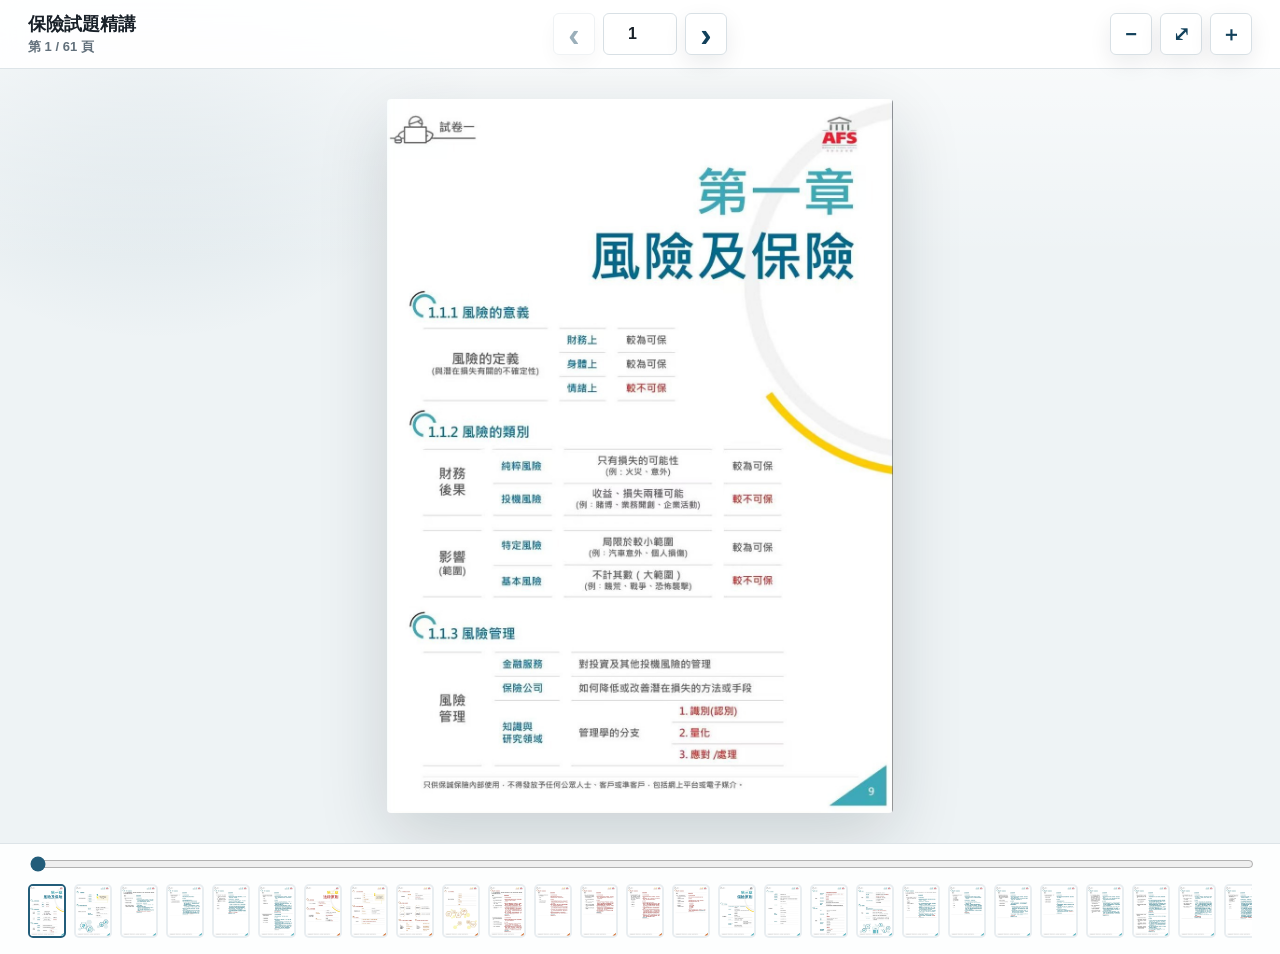
==== ebook.html @ 60d4e390 "Add insurance lecture ebook" ====
<!doctype html>
<html lang="zh-Hant">
  <head>
    <meta charset="utf-8" />
    <meta name="viewport" content="width=device-width, initial-scale=1" />
    <title>保險試題精講電子書</title>
    <link rel="stylesheet" href="ebook.css" />
  </head>
  <body>
    <main class="ebook-app">
      <header class="reader-bar" aria-label="電子書工具列">
        <div class="book-title">
          <span>保險試題精講</span>
          <strong id="pageLabel">第 1 / 61 頁</strong>
        </div>

        <div class="pager-controls">
          <button id="prevPage" class="icon-btn" type="button" title="上一頁" aria-label="上一頁">‹</button>
          <label class="page-jump">
            <input id="pageInput" type="number" min="1" max="61" value="1" aria-label="頁碼" />
          </label>
          <button id="nextPage" class="icon-btn" type="button" title="下一頁" aria-label="下一頁">›</button>
        </div>

        <div class="view-controls">
          <button id="zoomOut" class="tool-btn" type="button" title="縮小" aria-label="縮小">−</button>
          <button id="fitPage" class="tool-btn" type="button" title="適合頁面" aria-label="適合頁面">⤢</button>
          <button id="zoomIn" class="tool-btn" type="button" title="放大" aria-label="放大">＋</button>
        </div>
      </header>

      <section class="reader-stage" aria-label="電子書閱讀區">
        <button id="stagePrev" class="stage-hit stage-hit-left" type="button" aria-label="上一頁"></button>
        <figure id="pageFrame" class="page-frame">
          <img id="pageImage" src="ebook-pages/page-001.jpg" alt="保險試題精講第 1 頁" draggable="false" />
        </figure>
        <button id="stageNext" class="stage-hit stage-hit-right" type="button" aria-label="下一頁"></button>
      </section>

      <footer class="reader-footer">
        <input id="pageSlider" type="range" min="1" max="61" value="1" aria-label="翻頁進度" />
        <div class="thumb-strip" id="thumbStrip" aria-label="頁面縮圖"></div>
      </footer>
    </main>

    <script src="ebook.js"></script>
  </body>
</html>
---- ebook.css ----
:root {
  color-scheme: light;
  --ink: #182028;
  --muted: #63717c;
  --line: #d8e0e5;
  --panel: #ffffff;
  --paper: #fbfaf6;
  --bg: #eef3f5;
  --accent: #235d7a;
  --accent-strong: #12415b;
  --shadow: 0 22px 70px rgba(18, 30, 40, 0.16);
}

* {
  box-sizing: border-box;
}

html,
body {
  margin: 0;
  min-height: 100%;
}

body {
  color: var(--ink);
  background:
    linear-gradient(180deg, rgba(255, 255, 255, 0.78), rgba(255, 255, 255, 0) 260px),
    radial-gradient(circle at 12% 0%, rgba(35, 93, 122, 0.16), transparent 340px),
    var(--bg);
  font-family:
    "Noto Sans TC", "Microsoft JhengHei", "PingFang TC", "Segoe UI", Arial, sans-serif;
}

button,
input {
  font: inherit;
}

button {
  border: 0;
  cursor: pointer;
}

.ebook-app {
  display: grid;
  grid-template-rows: auto minmax(0, 1fr) auto;
  min-height: 100vh;
}

.reader-bar {
  position: sticky;
  top: 0;
  z-index: 10;
  display: grid;
  grid-template-columns: minmax(180px, 1fr) auto minmax(180px, 1fr);
  gap: 14px;
  align-items: center;
  padding: 12px clamp(12px, 3vw, 28px);
  border-bottom: 1px solid rgba(216, 224, 229, 0.86);
  background: rgba(255, 255, 255, 0.9);
  backdrop-filter: blur(14px);
}

.book-title {
  display: grid;
  gap: 2px;
  min-width: 0;
}

.book-title span {
  overflow: hidden;
  font-size: 18px;
  font-weight: 850;
  text-overflow: ellipsis;
  white-space: nowrap;
}

.book-title strong {
  color: var(--muted);
  font-size: 13px;
}

.pager-controls,
.view-controls {
  display: flex;
  align-items: center;
  justify-content: center;
  gap: 8px;
}

.view-controls {
  justify-content: end;
}

.icon-btn,
.tool-btn {
  display: grid;
  place-items: center;
  width: 42px;
  height: 42px;
  border: 1px solid var(--line);
  border-radius: 6px;
  color: var(--accent-strong);
  background: var(--panel);
  font-weight: 850;
  box-shadow: 0 8px 22px rgba(18, 30, 40, 0.08);
}

.icon-btn {
  font-size: 34px;
  line-height: 1;
}

.tool-btn {
  font-size: 20px;
}

.icon-btn:disabled {
  cursor: not-allowed;
  opacity: 0.42;
}

.page-jump input {
  width: 74px;
  height: 42px;
  border: 1px solid var(--line);
  border-radius: 6px;
  color: var(--ink);
  background: var(--panel);
  text-align: center;
  font-weight: 800;
}

.reader-stage {
  position: relative;
  display: grid;
  place-items: center;
  min-height: 0;
  padding: clamp(14px, 3vw, 30px);
  overflow: auto;
  overscroll-behavior: contain;
}

.page-frame {
  display: grid;
  place-items: center;
  margin: 0;
  transform-origin: center top;
  transition:
    transform 180ms ease,
    opacity 220ms ease;
}

.page-frame.turn-next {
  animation: turnNext 260ms cubic-bezier(0.22, 0.8, 0.2, 1);
}

.page-frame.turn-prev {
  animation: turnPrev 260ms cubic-bezier(0.22, 0.8, 0.2, 1);
}

.page-frame img {
  display: block;
  width: min(100%, 680px);
  max-height: calc(100vh - 186px);
  border-radius: 4px;
  background: var(--paper);
  box-shadow: var(--shadow);
  user-select: none;
}

.stage-hit {
  position: fixed;
  top: 72px;
  bottom: 102px;
  z-index: 2;
  width: min(20vw, 180px);
  background: transparent;
}

.stage-hit-left {
  left: 0;
}

.stage-hit-right {
  right: 0;
}

.reader-footer {
  display: grid;
  gap: 10px;
  padding: 10px clamp(12px, 3vw, 28px) 14px;
  border-top: 1px solid rgba(216, 224, 229, 0.86);
  background: rgba(255, 255, 255, 0.88);
  backdrop-filter: blur(14px);
}

#pageSlider {
  width: 100%;
  accent-color: var(--accent);
}

.thumb-strip {
  display: flex;
  gap: 8px;
  overflow-x: auto;
  padding-bottom: 2px;
  scrollbar-width: thin;
}

.thumb {
  flex: 0 0 auto;
  width: 38px;
  height: 54px;
  border: 2px solid transparent;
  border-radius: 5px;
  padding: 0;
  background: #e9eef1;
  overflow: hidden;
}

.thumb[aria-current="page"] {
  border-color: var(--accent);
}

.thumb img {
  display: block;
  width: 100%;
  height: 100%;
  object-fit: cover;
}

@keyframes turnNext {
  0% {
    opacity: 0.45;
    transform: translateX(42px) scale(0.985);
  }
  100% {
    opacity: 1;
    transform: translateX(0) scale(1);
  }
}

@keyframes turnPrev {
  0% {
    opacity: 0.45;
    transform: translateX(-42px) scale(0.985);
  }
  100% {
    opacity: 1;
    transform: translateX(0) scale(1);
  }
}

@media (prefers-reduced-motion: reduce) {
  .page-frame.turn-next,
  .page-frame.turn-prev {
    animation-duration: 1ms;
  }
}

@media (max-width: 720px) {
  .reader-bar {
    grid-template-columns: 1fr auto;
  }

  .book-title {
    grid-column: 1 / -1;
  }

  .pager-controls {
    justify-content: start;
  }

  .view-controls {
    justify-content: end;
  }

  .reader-stage {
    padding: 10px;
  }

  .page-frame img {
    width: 100%;
    max-height: calc(100vh - 226px);
  }

  .stage-hit {
    top: 116px;
    bottom: 98px;
    width: 23vw;
  }
}
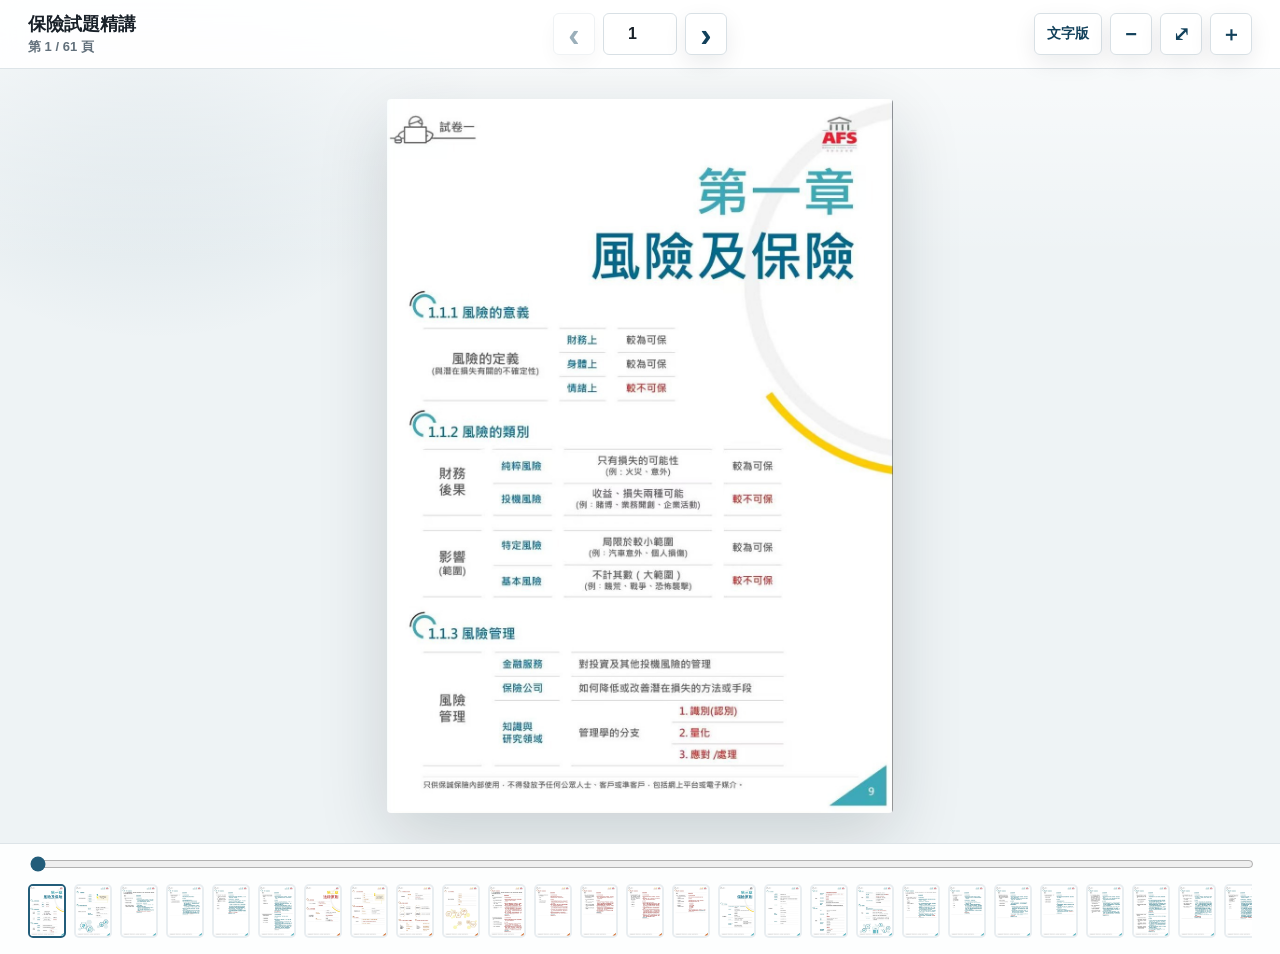
==== commit 9d302698: "Add OCR text version for ebook" ====
--- a/ebook.html
+++ b/ebook.html
@@ -23,6 +23,7 @@
         </div>
 
         <div class="view-controls">
+          <a class="text-link" href="ocr-output/insurance-ebook-ocr.html">文字版</a>
           <button id="zoomOut" class="tool-btn" type="button" title="縮小" aria-label="縮小">−</button>
           <button id="fitPage" class="tool-btn" type="button" title="適合頁面" aria-label="適合頁面">⤢</button>
           <button id="zoomIn" class="tool-btn" type="button" title="放大" aria-label="放大">＋</button>
--- a/ebook.css
+++ b/ebook.css
@@ -93,10 +93,10 @@
 }
 
 .icon-btn,
-.tool-btn {
+.tool-btn,
+.text-link {
   display: grid;
   place-items: center;
-  width: 42px;
   height: 42px;
   border: 1px solid var(--line);
   border-radius: 6px;
@@ -104,6 +104,18 @@
   background: var(--panel);
   font-weight: 850;
   box-shadow: 0 8px 22px rgba(18, 30, 40, 0.08);
+}
+
+.icon-btn,
+.tool-btn {
+  width: 42px;
+}
+
+.text-link {
+  min-width: 66px;
+  padding: 0 12px;
+  text-decoration: none;
+  font-size: 14px;
 }
 
 .icon-btn {
